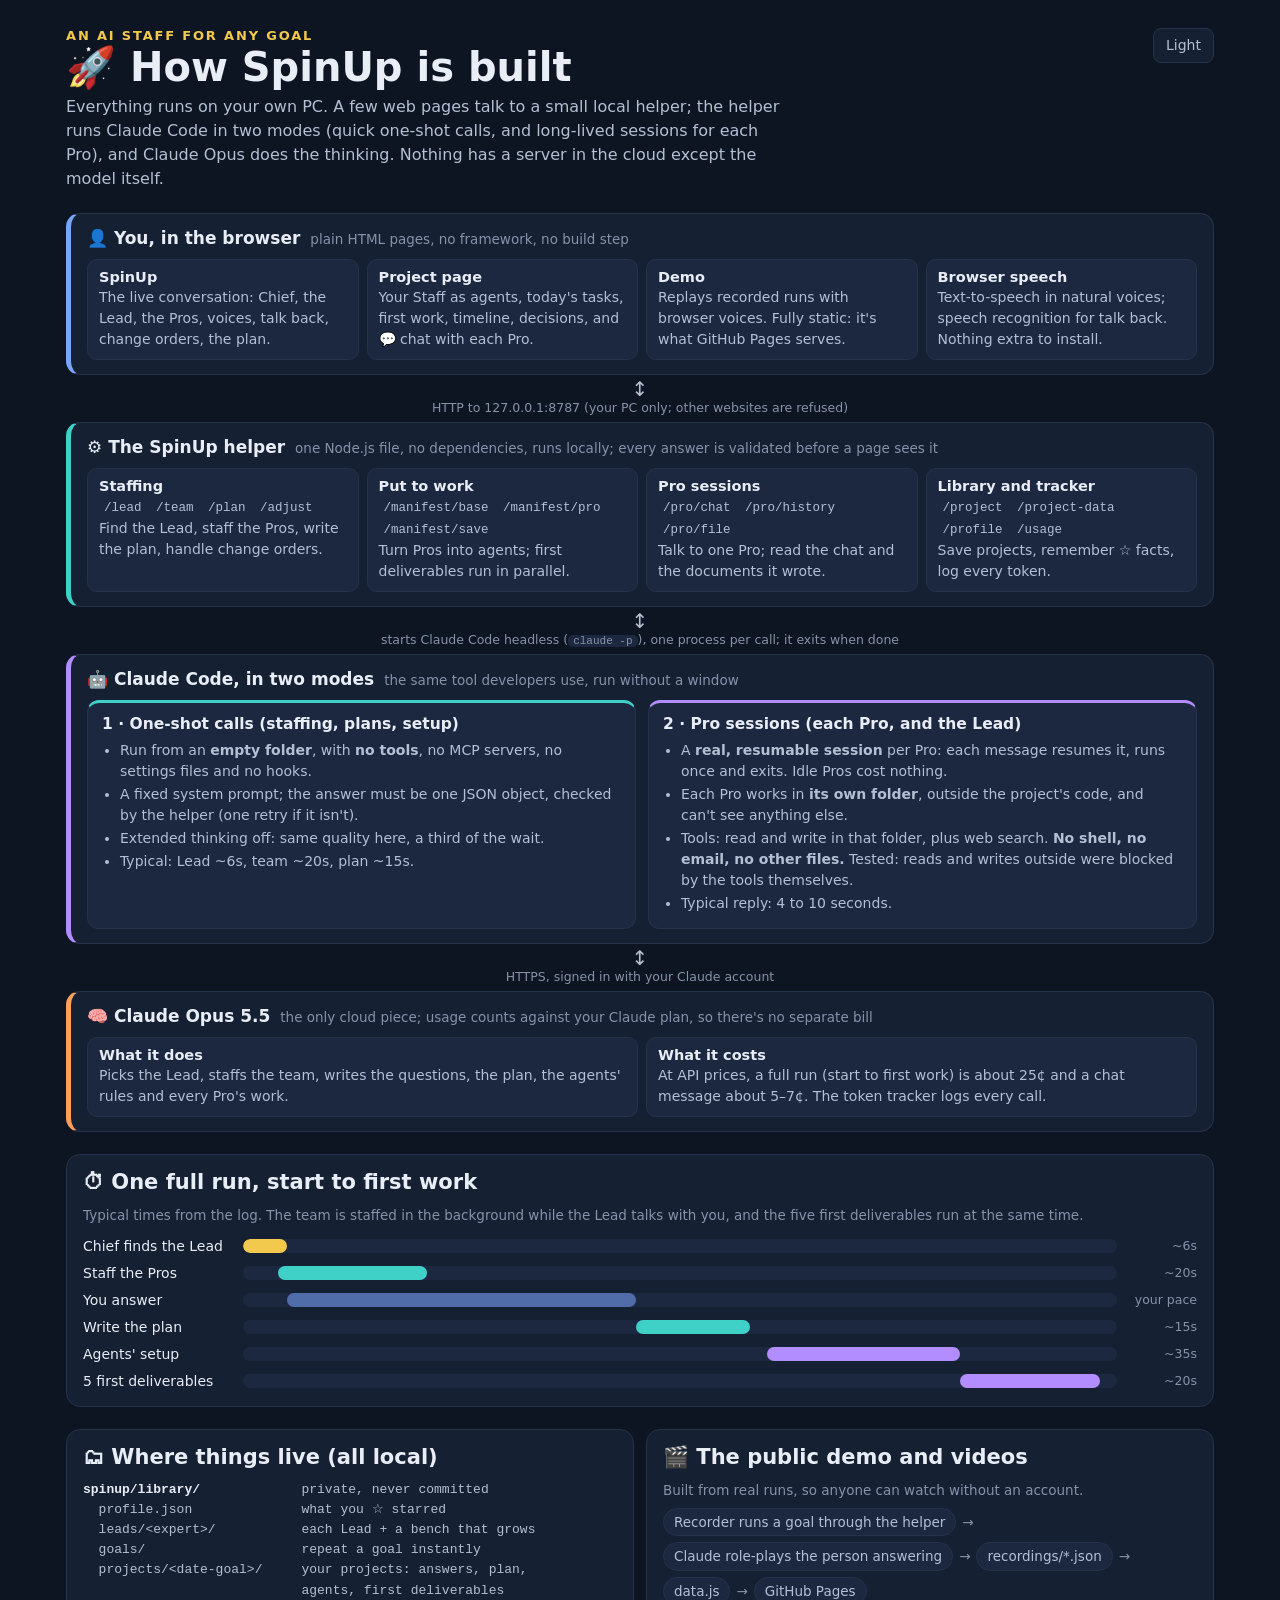
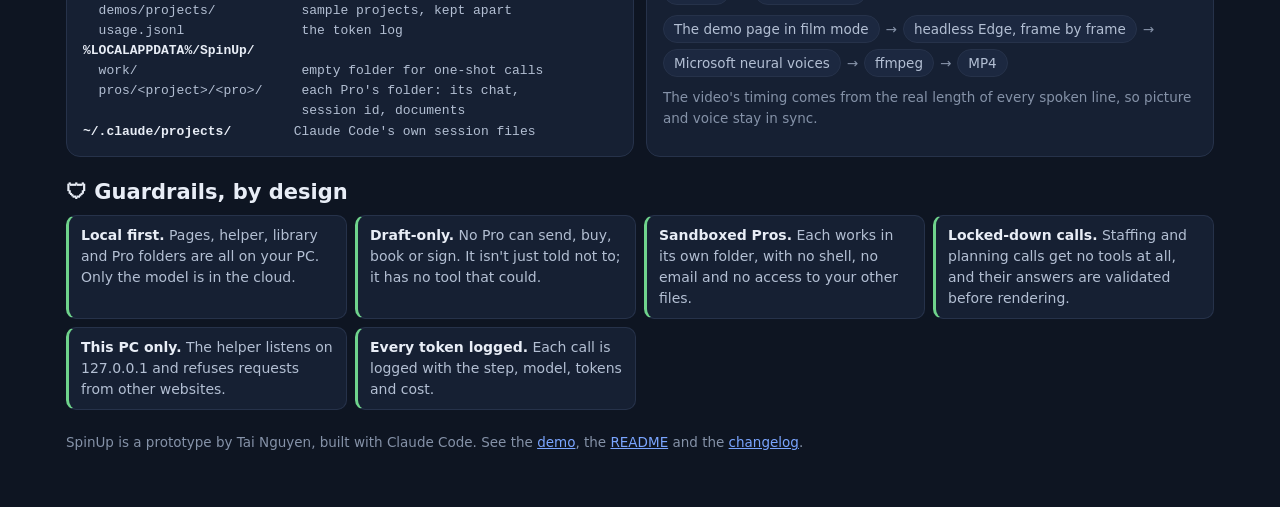
==== architecture.html @ 268f6e9e "SpinUp v0.9.4: 'An AI Staff for any goal' label, architecture page, re-rendered videos Co-Authored-B" ====
<!doctype html>
<html lang="en" data-theme="dark">
<head>
<meta charset="utf-8">
<meta name="viewport" content="width=device-width, initial-scale=1">
<title>🚀 SpinUp Architecture</title>
<!-- How SpinUp is built: the pages, the local helper, Claude Code in two modes, the model, storage and the demo pipeline.
     Self-contained (public repo), dark by default. Elon, 2026-11-01. -->
<style>
:root { --bg:#0e1522; --surface:#162033; --surface-2:#1c2840; --ink:#e8edf6; --ink-2:#b3bfd3; --muted:#8592a8; --line:#26324a; --focus:#7aa5ff;
  --accent:#3fd1c7; --lead:#f2c94c; --good:#6fd38c; --bad:#ff6b6b; --you:#7aa5ff; --pro:#b28dff; --model:#ff9f5a;
  --f-display:"Segoe UI Variable Display","Segoe UI",system-ui,-apple-system,sans-serif; --f-body:"Segoe UI Variable Text","Segoe UI",system-ui,-apple-system,sans-serif;
  --f-mono:"Cascadia Mono",Consolas,ui-monospace,monospace; color-scheme:dark; }
:root[data-theme="light"] { --bg:#f3f5f8; --surface:#fff; --surface-2:#eef2f7; --ink:#142033; --ink-2:#4a5872; --muted:#7a879c; --line:#dbe1ea; --focus:#3d6fd9;
  --accent:#109a92; --lead:#b88c06; --good:#2f9a4c; --you:#3d6fd9; --pro:#8a5cf0; --model:#c8643f; color-scheme:light; }
* { box-sizing:border-box; }
body { margin:0; background:var(--bg); color:var(--ink); font:16px/1.5 var(--f-body); }
.wrap { max-width:1180px; margin:0 auto; padding-inline:16px; padding-block:28px 56px; display:grid; gap:22px; }
header.top { display:flex; justify-content:space-between; gap:12px; flex-wrap:wrap; align-items:start; }
.eyebrow { margin:0; font:700 13px var(--f-display); letter-spacing:.14em; text-transform:uppercase; color:var(--lead); }
h1 { font:700 clamp(28px,5vw,40px)/1.1 var(--f-display); margin:2px 0 0; }
h2 { font:650 21px/1.25 var(--f-display); margin:0 0 10px; }
h3 { font:650 15.5px/1.25 var(--f-display); margin:0 0 6px; }
.lede { color:var(--ink-2); max-width:72ch; margin:6px 0 0; }
.note { color:var(--muted); font-size:13.5px; margin:0; }
a { color:var(--focus); }
code { font-family:var(--f-mono); font-size:.88em; background:var(--surface-2); border-radius:5px; padding:0 5px; }
button { font:inherit; font-size:14px; color:var(--ink-2); background:var(--surface); border:1px solid var(--line); border-radius:8px; padding:6px 12px; cursor:pointer; }
/* The stack: one band per layer, top to bottom */
.stack { display:grid; gap:0; }
.band { position:relative; border:1px solid var(--line); border-left:5px solid var(--c); border-radius:14px; background:var(--surface); padding:14px 16px; display:grid; gap:10px; }
.band > .lbl { display:flex; gap:10px; align-items:baseline; flex-wrap:wrap; }
.band > .lbl b { font:700 17px var(--f-display); }
.band > .lbl span { color:var(--muted); font-size:13.5px; }
.cells { display:grid; grid-template-columns:repeat(auto-fit,minmax(min(100%,210px),1fr)); gap:8px; }
.cell { background:var(--surface-2); border:1px solid var(--line); border-radius:10px; padding:9px 11px; font-size:14px; color:var(--ink-2); min-width:0; }
.cell b { display:block; color:var(--ink); font:650 14.5px var(--f-display); margin-bottom:2px; }
.cell code { font-size:12.5px; }
.link { display:grid; justify-items:center; color:var(--muted); font-size:12.5px; padding:4px 0; }
.link i { font-style:normal; font-size:20px; line-height:1; color:var(--ink-2); }
.two { display:grid; grid-template-columns:repeat(auto-fit,minmax(min(100%,420px),1fr)); gap:12px; }
.mode { background:var(--surface-2); border:1px solid var(--line); border-top:3px solid var(--c); border-radius:12px; padding:12px 14px; }
.mode ul { margin:6px 0 0; padding-left:18px; font-size:14px; color:var(--ink-2); }
.mode li { margin:2px 0; }
.side { display:grid; grid-template-columns:repeat(auto-fit,minmax(min(100%,340px),1fr)); gap:12px; }
.box { background:var(--surface); border:1px solid var(--line); border-radius:14px; padding:14px 16px; }
.tree { font-family:var(--f-mono); font-size:13px; color:var(--ink-2); white-space:pre; overflow-x:auto; margin:0; line-height:1.55; }
.tree b { color:var(--ink); font-weight:600; }
.flow { display:flex; flex-wrap:wrap; gap:6px; align-items:center; font-size:13.5px; }
.flow span { background:var(--surface-2); border:1px solid var(--line); border-radius:999px; padding:3px 10px; color:var(--ink-2); }
.flow em { font-style:normal; color:var(--muted); }
.tl { display:grid; gap:6px; }
.tl .row { display:grid; grid-template-columns:150px 1fr 70px; gap:10px; align-items:center; font-size:14px; }
.tl .track { height:14px; border-radius:7px; background:var(--surface-2); position:relative; overflow:hidden; }
.tl .bar { position:absolute; top:0; bottom:0; border-radius:7px; background:var(--c); }
.tl .t { color:var(--muted); font-size:12.5px; text-align:right; }
.guards { display:grid; grid-template-columns:repeat(auto-fit,minmax(min(100%,250px),1fr)); gap:8px; }
.guards div { background:var(--surface); border:1px solid var(--line); border-left:3px solid var(--good); border-radius:10px; padding:9px 12px; font-size:14px; color:var(--ink-2); }
.guards b { color:var(--ink); }
@media (max-width:560px) { .tl .row { grid-template-columns:100px 1fr 54px; } }
/* Grid items default to min-width:auto; without this the file tree widens the page on a phone instead of scrolling. */
.wrap > *, .stack > *, .side > *, .two > *, .cells > *, .box { min-width:0; }
</style>
</head>
<body>
<div class="wrap">
  <header class="top">
    <div>
      <p class="eyebrow">An AI Staff for any goal</p>
      <h1>🚀 How SpinUp is built</h1>
      <p class="lede">Everything runs on your own PC. A few web pages talk to a small local helper; the helper runs Claude Code in two modes (quick one-shot calls, and long-lived sessions for each Pro), and Claude Opus does the thinking. Nothing has a server in the cloud except the model itself.</p>
    </div>
    <button id="theme" type="button">Light</button>
  </header>

  <!-- ---------- The stack ---------- -->
  <section class="stack" aria-label="The stack, top to bottom">
    <div class="band" style="--c:var(--you)">
      <div class="lbl"><b>👤 You, in the browser</b><span>plain HTML pages, no framework, no build step</span></div>
      <div class="cells">
        <div class="cell"><b>SpinUp</b>The live conversation: Chief, the Lead, the Pros, voices, talk back, change orders, the plan.</div>
        <div class="cell"><b>Project page</b>Your Staff as agents, today's tasks, first work, timeline, decisions, and 💬 chat with each Pro.</div>
        <div class="cell"><b>Demo</b>Replays recorded runs with browser voices. Fully static: it's what GitHub Pages serves.</div>
        <div class="cell"><b>Browser speech</b>Text-to-speech in natural voices; speech recognition for talk back. Nothing extra to install.</div>
      </div>
    </div>
    <div class="link"><i>↕</i>HTTP to 127.0.0.1:8787 (your PC only; other websites are refused)</div>

    <div class="band" style="--c:var(--accent)">
      <div class="lbl"><b>⚙️ The SpinUp helper</b><span>one Node.js file, no dependencies, runs locally; every answer is validated before a page sees it</span></div>
      <div class="cells">
        <div class="cell"><b>Staffing</b><code>/lead</code> <code>/team</code> <code>/plan</code> <code>/adjust</code><br>Find the Lead, staff the Pros, write the plan, handle change orders.</div>
        <div class="cell"><b>Put to work</b><code>/manifest/base</code> <code>/manifest/pro</code> <code>/manifest/save</code><br>Turn Pros into agents; first deliverables run in parallel.</div>
        <div class="cell"><b>Pro sessions</b><code>/pro/chat</code> <code>/pro/history</code> <code>/pro/file</code><br>Talk to one Pro; read the chat and the documents it wrote.</div>
        <div class="cell"><b>Library and tracker</b><code>/project</code> <code>/project-data</code> <code>/profile</code> <code>/usage</code><br>Save projects, remember ☆ facts, log every token.</div>
      </div>
    </div>
    <div class="link"><i>↕</i><span>starts Claude Code headless (<code>claude -p</code>), one process per call; it exits when done</span></div>

    <div class="band" style="--c:var(--pro)">
      <div class="lbl"><b>🤖 Claude Code, in two modes</b><span>the same tool developers use, run without a window</span></div>
      <div class="two">
        <div class="mode" style="--c:var(--accent)">
          <h3>1 · One-shot calls (staffing, plans, setup)</h3>
          <ul>
            <li>Run from an <b>empty folder</b>, with <b>no tools</b>, no MCP servers, no settings files and no hooks.</li>
            <li>A fixed system prompt; the answer must be one JSON object, checked by the helper (one retry if it isn't).</li>
            <li>Extended thinking off: same quality here, a third of the wait.</li>
            <li>Typical: Lead ~6s, team ~20s, plan ~15s.</li>
          </ul>
        </div>
        <div class="mode" style="--c:var(--pro)">
          <h3>2 · Pro sessions (each Pro, and the Lead)</h3>
          <ul>
            <li>A <b>real, resumable session</b> per Pro: each message resumes it, runs once and exits. Idle Pros cost nothing.</li>
            <li>Each Pro works in <b>its own folder</b>, outside the project's code, and can't see anything else.</li>
            <li>Tools: read and write in that folder, plus web search. <b>No shell, no email, no other files.</b> Tested: reads and writes outside were blocked by the tools themselves.</li>
            <li>Typical reply: 4 to 10 seconds.</li>
          </ul>
        </div>
      </div>
    </div>
    <div class="link"><i>↕</i>HTTPS, signed in with your Claude account</div>

    <div class="band" style="--c:var(--model)">
      <div class="lbl"><b>🧠 Claude Opus 5.5</b><span>the only cloud piece; usage counts against your Claude plan, so there's no separate bill</span></div>
      <div class="cells">
        <div class="cell"><b>What it does</b>Picks the Lead, staffs the team, writes the questions, the plan, the agents' rules and every Pro's work.</div>
        <div class="cell"><b>What it costs</b>At API prices, a full run (start to first work) is about 25¢ and a chat message about 5–7¢. The token tracker logs every call.</div>
      </div>
    </div>
  </section>

  <!-- ---------- One full run ---------- -->
  <section class="box" aria-labelledby="runh">
    <h2 id="runh">⏱ One full run, start to first work</h2>
    <p class="note" style="margin-bottom:10px">Typical times from the log. The team is staffed in the background while the Lead talks with you, and the five first deliverables run at the same time.</p>
    <div class="tl">
      <div class="row"><span>Chief finds the Lead</span><div class="track"><div class="bar" style="--c:var(--lead);left:0;width:5%"></div></div><span class="t">~6s</span></div>
      <div class="row"><span>Staff the Pros</span><div class="track"><div class="bar" style="--c:var(--accent);left:4%;width:17%"></div></div><span class="t">~20s</span></div>
      <div class="row"><span>You answer</span><div class="track"><div class="bar" style="--c:var(--you);left:5%;width:40%;opacity:.55"></div></div><span class="t">your pace</span></div>
      <div class="row"><span>Write the plan</span><div class="track"><div class="bar" style="--c:var(--accent);left:45%;width:13%"></div></div><span class="t">~15s</span></div>
      <div class="row"><span>Agents' setup</span><div class="track"><div class="bar" style="--c:var(--pro);left:60%;width:22%"></div></div><span class="t">~35s</span></div>
      <div class="row"><span>5 first deliverables</span><div class="track"><div class="bar" style="--c:var(--pro);left:82%;width:16%"></div></div><span class="t">~20s</span></div>
    </div>
  </section>

  <!-- ---------- Storage and the demo pipeline ---------- -->
  <section class="side">
    <div class="box">
      <h2>🗂 Where things live (all local)</h2>
<pre class="tree"><b>spinup/library/</b>             private, never committed
  profile.json              what you ☆ starred
  leads/&lt;expert&gt;/           each Lead + a bench that grows
  goals/                    repeat a goal instantly
  projects/&lt;date-goal&gt;/     your projects: answers, plan,
                            agents, first deliverables
  demos/projects/           sample projects, kept apart
  usage.jsonl               the token log
<b>%LOCALAPPDATA%/SpinUp/</b>
  work/                     empty folder for one-shot calls
  pros/&lt;project&gt;/&lt;pro&gt;/     each Pro's folder: its chat,
                            session id, documents
<b>~/.claude/projects/</b>        Claude Code's own session files</pre>
    </div>
    <div class="box">
      <h2>🎬 The public demo and videos</h2>
      <p class="note" style="margin-bottom:8px">Built from real runs, so anyone can watch without an account.</p>
      <div class="flow"><span>Recorder runs a goal through the helper</span><em>→</em><span>Claude role-plays the person answering</span><em>→</em><span>recordings/*.json</span><em>→</em><span>data.js</span><em>→</em><span>GitHub Pages</span></div>
      <div class="flow" style="margin-top:10px"><span>The demo page in film mode</span><em>→</em><span>headless Edge, frame by frame</span><em>→</em><span>Microsoft neural voices</span><em>→</em><span>ffmpeg</span><em>→</em><span>MP4</span></div>
      <p class="note" style="margin-top:10px">The video's timing comes from the real length of every spoken line, so picture and voice stay in sync.</p>
    </div>
  </section>

  <!-- ---------- Guardrails ---------- -->
  <section aria-labelledby="gh">
    <h2 id="gh">🛡 Guardrails, by design</h2>
    <div class="guards">
      <div><b>Local first.</b> Pages, helper, library and Pro folders are all on your PC. Only the model is in the cloud.</div>
      <div><b>Draft-only.</b> No Pro can send, buy, book or sign. It isn't just told not to; it has no tool that could.</div>
      <div><b>Sandboxed Pros.</b> Each works in its own folder, with no shell, no email and no access to your other files.</div>
      <div><b>Locked-down calls.</b> Staffing and planning calls get no tools at all, and their answers are validated before rendering.</div>
      <div><b>This PC only.</b> The helper listens on 127.0.0.1 and refuses requests from other websites.</div>
      <div><b>Every token logged.</b> Each call is logged with the step, model, tokens and cost.</div>
    </div>
  </section>

  <p class="note">SpinUp is a prototype by Tai Nguyen, built with Claude Code. See the <a href="index.html">demo</a>, the <a href="README.md">README</a> and the <a href="CHANGELOG.md">changelog</a>.</p>
</div>
<script>
(function () {
  var r = document.documentElement, b = document.getElementById('theme');
  function set(t) { r.setAttribute('data-theme', t); b.textContent = t === 'dark' ? 'Light' : 'Dark'; try { localStorage.setItem('theme', t); } catch (e) {} }
  try { var s = localStorage.getItem('theme'); if (s) set(s); } catch (e) {}
  b.onclick = function () { set(r.getAttribute('data-theme') === 'dark' ? 'light' : 'dark'); };
})();
</script>
</body>
</html>
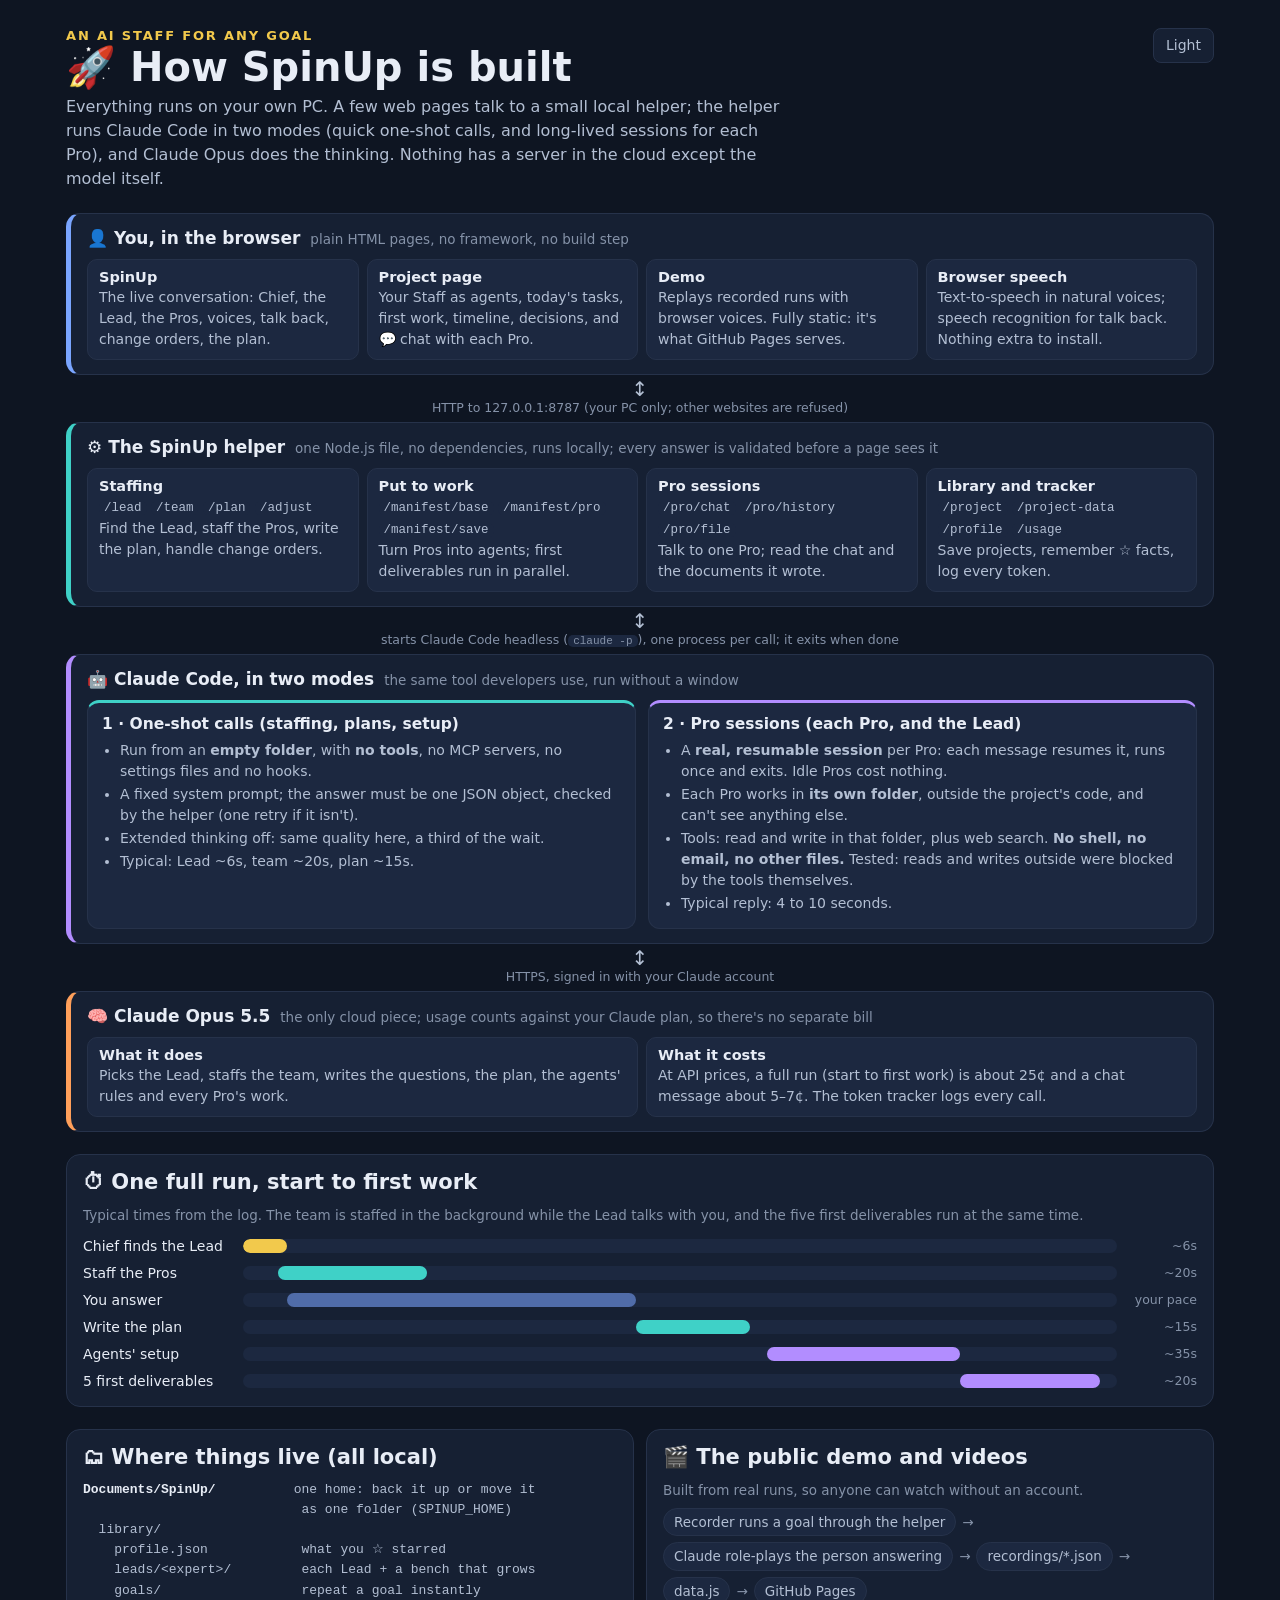
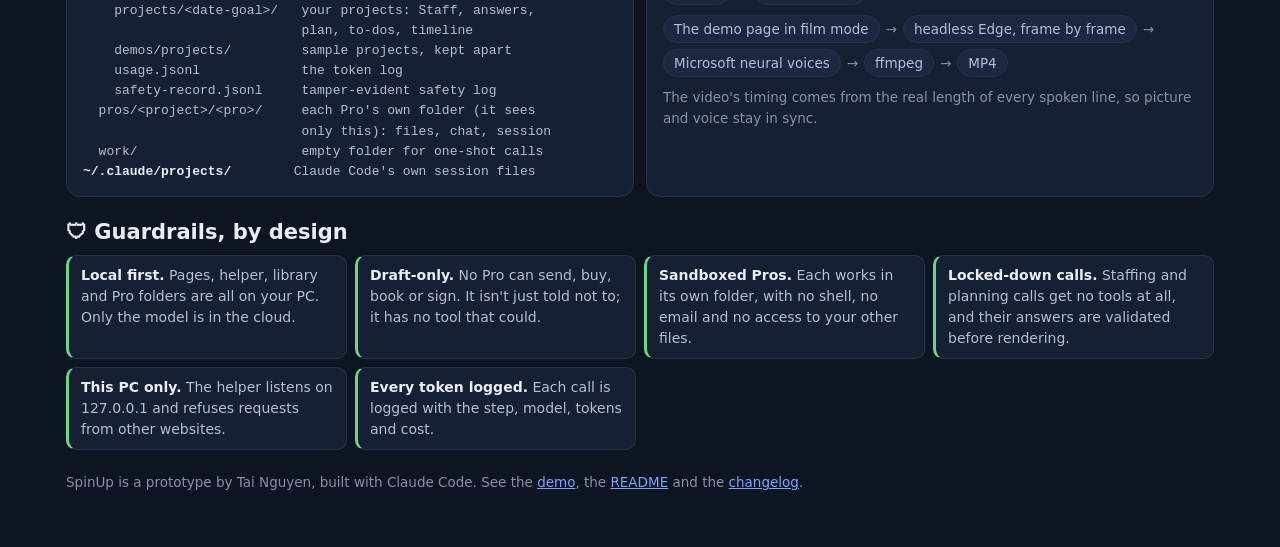
==== commit 3135b786: "Time and value card, full chat history with stars as preferences, one SpinUp home with Open folder b" ====
--- a/architecture.html
+++ b/architecture.html
@@ -4,6 +4,8 @@
 <meta charset="utf-8">
 <meta name="viewport" content="width=device-width, initial-scale=1">
 <title>🚀 SpinUp Architecture</title>
+<meta name="author" content="Tai Nguyen">
+<!-- © 2026 Tai Nguyen. SpinUp was conceived, designed and built by Tai Nguyen. MIT License (see LICENSE). -->
 <!-- How SpinUp is built: the pages, the local helper, Claude Code in two modes, the model, storage and the demo pipeline.
      Self-contained (public repo), dark by default. Elon, 2026-11-01. -->
 <style>
@@ -149,18 +151,20 @@
   <section class="side">
     <div class="box">
       <h2>🗂 Where things live (all local)</h2>
-<pre class="tree"><b>spinup/library/</b>             private, never committed
-  profile.json              what you ☆ starred
-  leads/&lt;expert&gt;/           each Lead + a bench that grows
-  goals/                    repeat a goal instantly
-  projects/&lt;date-goal&gt;/     your projects: answers, plan,
-                            agents, first deliverables
-  demos/projects/           sample projects, kept apart
-  usage.jsonl               the token log
-<b>%LOCALAPPDATA%/SpinUp/</b>
+<pre class="tree"><b>Documents/SpinUp/</b>          one home: back it up or move it
+                            as one folder (SPINUP_HOME)
+  library/
+    profile.json            what you ☆ starred
+    leads/&lt;expert&gt;/         each Lead + a bench that grows
+    goals/                  repeat a goal instantly
+    projects/&lt;date-goal&gt;/   your projects: Staff, answers,
+                            plan, to-dos, timeline
+    demos/projects/         sample projects, kept apart
+    usage.jsonl             the token log
+    safety-record.jsonl     tamper-evident safety log
+  pros/&lt;project&gt;/&lt;pro&gt;/     each Pro's own folder (it sees
+                            only this): files, chat, session
   work/                     empty folder for one-shot calls
-  pros/&lt;project&gt;/&lt;pro&gt;/     each Pro's folder: its chat,
-                            session id, documents
 <b>~/.claude/projects/</b>        Claude Code's own session files</pre>
     </div>
     <div class="box">
